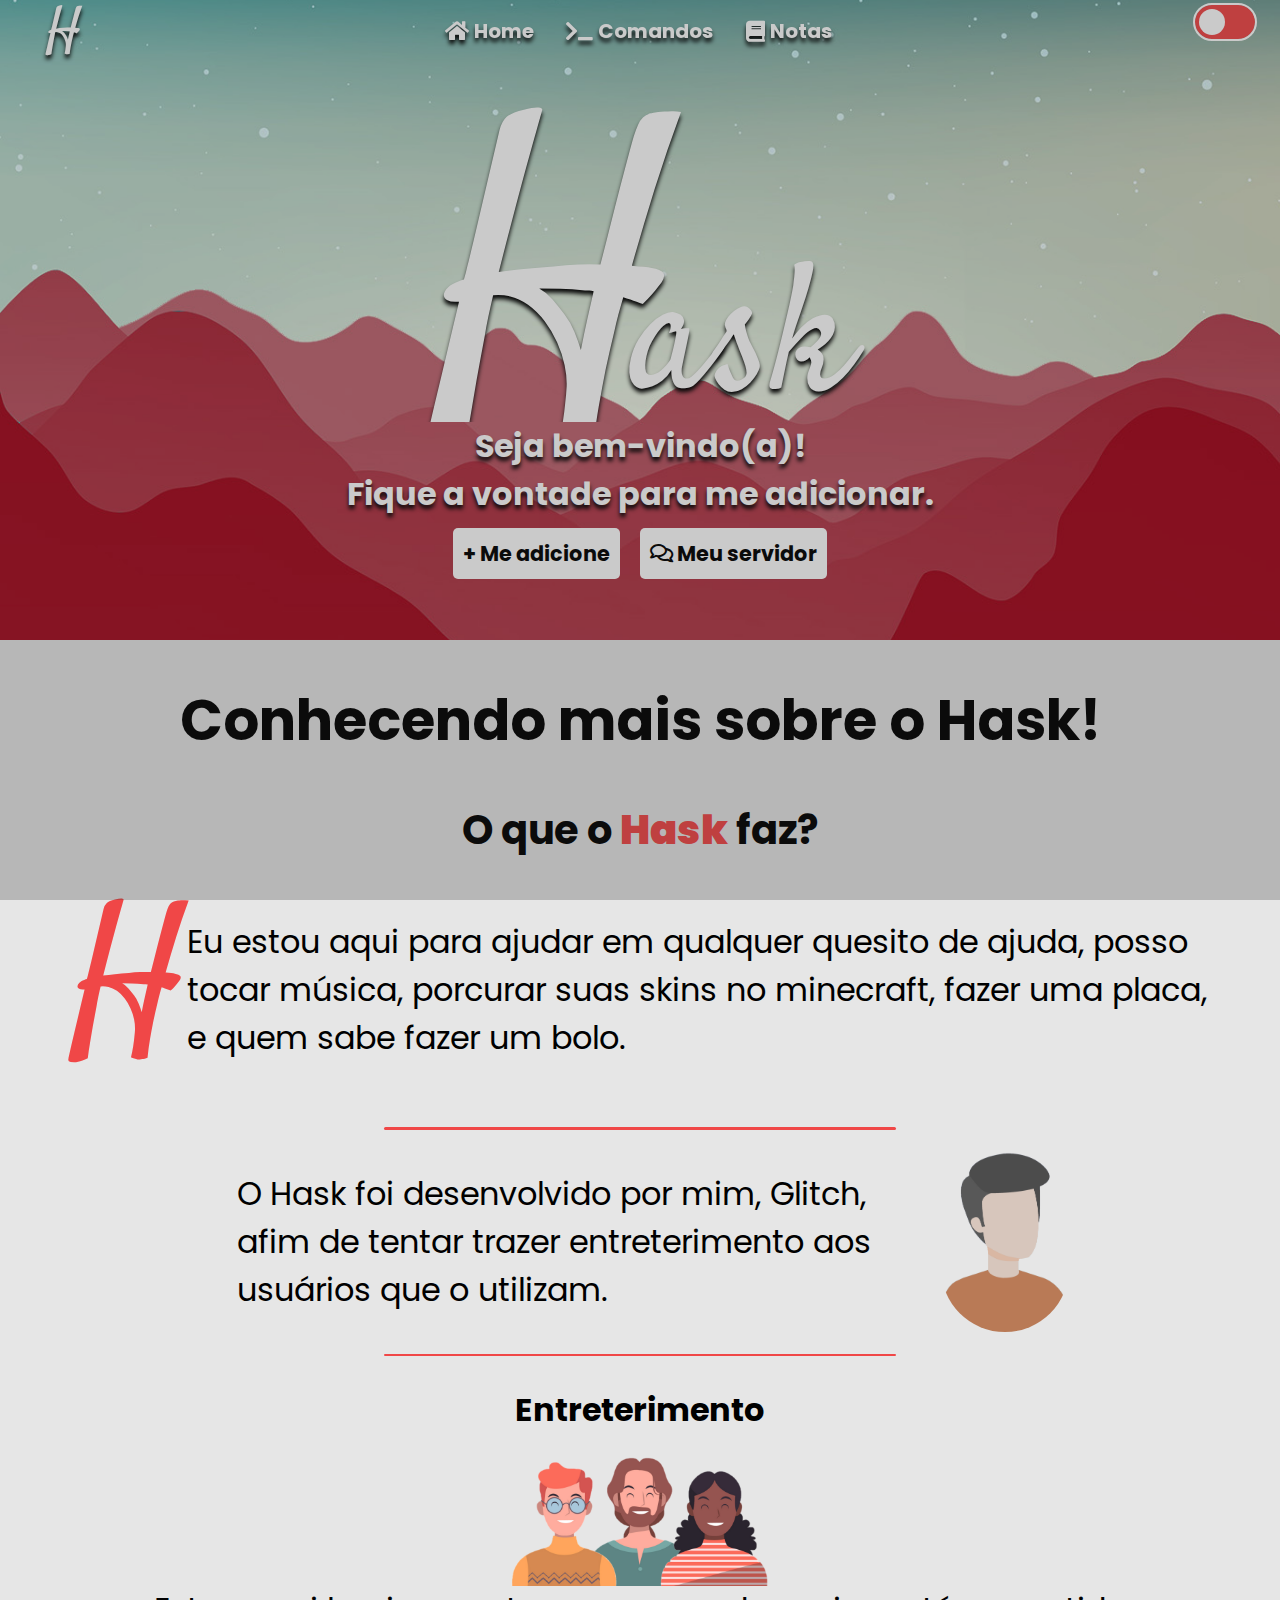
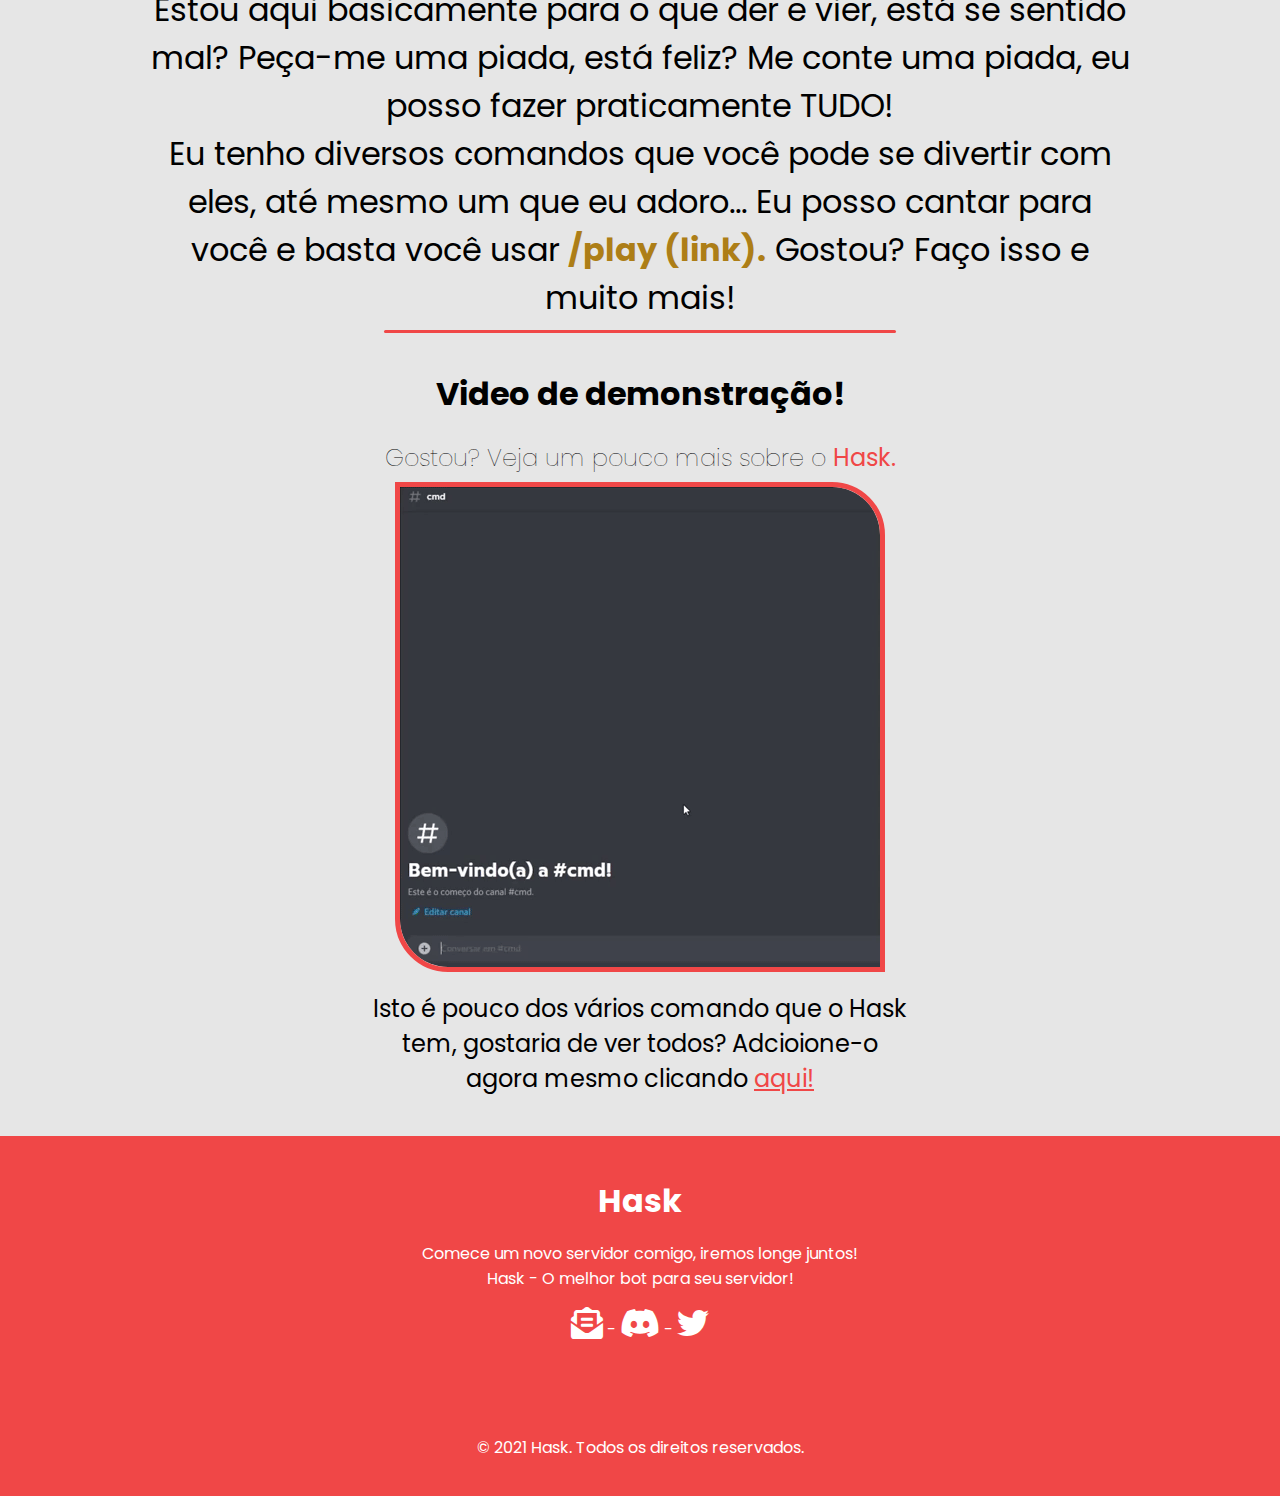
==== index.html @ 64ca8719 "Add files via upload" ====
<html lang="pt-br">
<head>
    <meta charset="UTF-8">
    <meta http-equiv="X-UA-Compatible" content="IE=edge">
    <meta name="viewport" content="width=device-width, initial-scale=1.0">
    <title>Hask</title>
    <!-- CSS -->
    <link rel="stylesheet" href="./css/navbar.css">
    <link rel="stylesheet" href="./css/footer.css">
    <link rel="stylesheet" href="./css/animation.css">
    <link rel="stylesheet" href="./css/style.css">
    <link rel="stylesheet" href="./css/colors.css">
    <link rel="stylesheet" href="./css/direction.css">
    <link rel="stylesheet" href="./css/media-screen.css">
    <!-- FONTS -->
    <link rel="stylesheet" href="./css/fonts.css">
    <!-- FAVICON -->
    <link rel="shortcut icon" href="favicon.ico" type="image/x-icon">
   <!-- ICONS -->
   <link rel="stylesheet" href="https://cdnjs.cloudflare.com/ajax/libs/font-awesome/5.11.2/css/all.css"/>
   <!-- JS -->
   <script src="https://cdnjs.cloudflare.com/ajax/libs/jquery/3.5.1/jquery.min.js"></script>
</head>
<body ondragstart="return false;">
   <div id="preloader">
    <div class="inner">
       <img src="./images/preloader.gif" style="height: 128px; width: 128px;">                
       </div>
    </div>
 </div>
    <header>
        <nav>
            <div class="menu-icon">
               <i class="fas fa-bars fa-2x"></i>
            </div>
            <a href="index.html" class="logo">H</a>
            <div class="menu">
               <ul>
                  <li><i class="fas fa-home fa-lg"></i><a href="index.html">Home</a></li>
                  <li>
                     <i class="fas fa-terminal fa-lg"></i><a href="commands.html">Comandos</a>
                  </li>
                  <li>
                     <i class="fas fa-book fa-lg"></i></i><a href="notes.html">Notas</a>
                  </li>
                  <label class="switch">
                     <input type="checkbox" id="dark-mode-toggle" class="dark-mode-toggle"/>
                     <span class="slider round" id="switch"></span>
                  </label>
               </ul>
            </div>
         </nav>
    </header>
    <main>
      <p class="bold-hask">H<strong class="light-hask">ask</strong></p>
      <p class="text-center welcome-hask">Seja bem-vindo(a)!
         <br>
         Fique a vontade para me adicionar.
      </p>
      <div class="btn-center">
      <a href="https://discord.com/api/oauth2/authorize?client_id=908362308072407071&permissions=8&scope=bot%20applications.commands"><button class="btn">+ Me adicione</button></a>
      <a href="https://discord.gg/fS4xkpa2gM"><button class="btn"><i class="far fa-comments"></i> Meu servidor</button></a>
   </div>
   </main>
   <!-- Body -->
   <div class="focus">
      <div class="body">
         <h1 class="tittle">Conhecendo mais sobre o Hask!</h1>
         <h2 class="sub-tittle">O que o <strong style="color: var(--bg);">Hask</strong> faz?</h2>
      </div>
      <div class="text-h">
         <h1 class="h">H</h1>
         <p class="text" style="margin: 0px;">Eu estou aqui para ajudar em qualquer quesito de ajuda,
            posso tocar música, porcurar suas skins no
            minecraft, fazer uma placa, e quem sabe fazer um bolo.</p>
      </div>
   </div>
      <hr>
      <div class="focus">
      <div class="text-g">
         <p class="text" style="width: 55%;">O Hask foi desenvolvido por mim, Glitch, afim de tentar trazer
            entreterimento aos usuários que o utilizam.</p>
         <img id="img-hask" src="./images/HaskG.png" alt="Glitch" style="width: 10%; border-radius: 0px 0px 121px 121px;">
      </div>
   </div>
      <hr>
      <div class="focus">
      <div class="fun">
         <h1 class="text-center">Entreterimento</h1>
         <img id="img-hask" src="./images/Persons.png" alt="Fun" style="width: 20%;">
         <p class="text text-center" style="width: 77%; margin: 0px;">
            Estou aqui basicamente para o que der e vier, está se sentido mal? Peça-me uma piada, está feliz? Me conte
            uma piada, eu posso fazer praticamente TUDO!
            <br>
            Eu tenho diversos comandos que você pode se divertir com eles, até mesmo um que eu adoro... Eu posso cantar
            para você e basta você usar <code style="font-weight: bolder; color: #ad7e17;">/play (link).</code>
            Gostou? Faço isso e muito mais!
         </p>
      </div>
   </div>
      <hr>
      <div class="focus">
      <figure class="video">
         <h1>Video de demonstração!</h1>
         <h2 style="margin: 0px; font-weight: lighter;">Gostou? Veja um pouco mais sobre o <strong style="color: var(--bg);">Hask.</strong>
         </h2>
         <img src="./images/giphy.gif" alt="Minecraft" class="box-gif">
         <p class="text-center text-sub">Isto é pouco dos vários comando que o Hask tem, gostaria de ver todos?
            Adcioione-o agora mesmo clicando <a style="color: var(--bg);"
               href="https://discord.com/oauth2/authorize?=&client_id=908362308072407071&scope=bot&permissions=8">aqui!</a>
         </p>
      </figure>
   </div>
         <!-- Footer -->
         <footer>
            <div class="footer-top">
            <h1 style="margin-bottom: 0px;">Hask</h1>
            <p>Comece um novo servidor comigo, iremos longe juntos!
               <br>
               Hask - O melhor bot para seu servidor!
            </p>
            <div class="social">
               <a href="mailto: ajuda@hask.net.br"><i class="fas fa-envelope-open-text fa-2x"></i></a>
               -
               <a href="https://discord.gg/fS4xkpa2gM"><i class="fab fa-discord fa-2x"></i></a>
               -
               <a href="https://twitter.com/bot_Hask"><i class="fab fa-twitter fa-2x"></i></a>
            </div>
         </div>
         <p style="padding-top: 1%;">&copy 2021 Hask. Todos os direitos reservados.</p>
         </footer>
</body>
   <!-- JS -->
   <script src="./js/navbar.js"></script>
   <script src="./js/preloader.js"></script>
   <script src="./js/switch.js"></script>
</html>
---- css/navbar.css ----
/*NavBar*/
.content {
    width: 94%;
    margin: 4em auto;
    font-size: 20px;
    line-height: 30px;
    text-align: justify;
  }
  
  .logo {
    line-height: 35px;
    text-decoration: none;
    position: fixed;
    float: left;
    margin: 16px 46px;
    color: #fff;
    font-size: 55px;
    letter-spacing: 2px;
    font-family: Satisfy;
    font-weight: lighter;

    text-shadow: 0px 4px 4px #000000;
  }
  nav {
    position: fixed;
    width: 100%;
    font-family: poppins;
    font-weight: bold;
    z-index: 999;
  }
  
  nav ul {
    line-height: 30px;
    list-style: none;
    background: rgba(0, 0, 0, 0);
    overflow: hidden;
    color: #000;
    padding: 0;
    text-align: center;
    margin: 0;
   padding-left: 4%;
  }
  
  nav.black ul {
    transition: all 1s ease;
    background-size: 100% 100%;
    background-color: var(--bg);
  }
  
  nav ul li {
    display: inline-block;
    padding: 16px 1%;
    text-shadow: 0px 4px 4px #000000;
  }
  nav ul li .fas {
    padding: 5px;
    color: white;
  }
  
  nav ul li a {
    text-decoration: none;
    color: #fff;
    font-size: 20px;
  }
  
  
  .menu-icon {
    line-height: 60px;
    width: 100%;
    background: var(--bg);
    text-align: right;
    box-sizing: border-box;
    padding: 15px 24px;
    cursor: pointer;
    color: #fff;
    display: none;
  }
  
/*Switch*/
.switch {
    position: relative;
    width: 60px;
    height: 34px;
    bottom: 20px;
    float: right;

    right: 2%;

    margin-top: 2%;
  }
  
  .switch input {
    opacity: 0;
    width: 0;
    height: 0;
  }
  
  .slider {
    position: absolute;
    cursor: pointer;
    top: 0;
    left: 0;
    right: 0;
    bottom: 0;
    background-color: var(--bg);
    outline: white 2px solid;
    transition: 0.4s;
  }
  
  .slider:before {
    position: absolute;
    content: "";
    height: 26px;
    width: 26px;
    left: 4px;
    bottom: 4px;
    background-color: white;
    transition: 0.4s;
  }
  
  input:checked + .slider {
    background-color: var(--bg);
  }
  
  input:focus + .slider {
    box-shadow: 0 0 1px var(--bg);
  }
  
  input:checked + .slider:before {
    -webkit-transform: translateX(26px);
    -ms-transform: translateX(26px);
    transform: translateX(26px);
  }
  
  .slider.round {
    border-radius: 34px;
  }
  
  .slider.round:before {
    border-radius: 50%;
  }
---- css/footer.css ----
.footer-top {
    display: flex;
    text-align: center;
    align-items: center;
    flex-direction: column;
    padding: 5%;
    padding-top: 0%;

}
.social i {
    color: #fff;
}
.social i:hover {
    color: rgb(173, 173, 173);
}
footer {
    text-decoration: none;

    display: flex;
    justify-content: center;
    align-items: center;
    flex-direction: column;

    width: 100%;
    height: 40%;

    color: white;
    background-color: var(--bg);

    transition: all 0.4s ease
  }
---- css/animation.css ----
/*Preloader*/
#preloader {
    position:fixed;
    top:0;
    left:0;
    right:0;
    bottom:0;
    background-color:#2D2D2D;
    z-index: 99999;
  }
  #preloader .inner {
    position: absolute;
    top: 50%; 
    left: 50%;
    transform: translate(-50%, -50%);  
  }
  
  /*Animations*/
  .fadeIn
  {
      -webkit-animation-name:fadeIn;
      animation-name: fadeIn;
  }
  
  @-webkit-keyframes fadeIn
  {
      from
      {
          opacity: 0;
      }
      to {
  opacity: 1;
      }
  }
  @keyframes fadeIn
  {
      from
      {
          opacity: 0;
      }
      to {
  opacity: 1;
      }
  }
  .fadeUp
  {
      -webkit-animation-name:fadeUp;
      animation-name: fadeUp;
  }
  
  @-webkit-keyframes fadeUp
  {
      from
      {
          opacity: 0;
          -webkit-transform: translate3d(0, 100%, 0);
          transform: translate3d(0, 100%, 0);
      }
      to {
  opacity: 1;
  -webkit-transform: none;
  transform: none;
      }
  }
  @keyframes fadeUp
  {
      from
      {
          opacity: 0;
          -webkit-transform: translate3d(0, 100%, 0);
          transform: translate3d(0, 100%, 0);
      }
      to {
  opacity: 1;
  -webkit-transform: none;
  transform: none;
      }
  }
  
  .fadeLeft
  {
      -webkit-animation-name: fadeLeft;
      animation-name: fadeLeft;
  }
  @-webkit-keyframes fadeLeft
  {
      from
      {
          opacity: 0;
          -webkit-transform: translate3d(-100%, 0, 0);
          transform: translate3d(-100, 0, 0);
      }
      to {
  opacity: 1;
  -webkit-transform: none;
  transform: none;
      }
  }
  @keyframes fadeLeft
  {
      from
      {
          opacity: 0;
          -webkit-transform: translate3d(-100%, 0, 0);
          transform: translate3d(-100, 0, 0);
      }
      to {
  opacity: 1;
  -webkit-transform: none;
  transform: none;
      }
  }
  
  
  .fadeRight
  {
      -webkit-animation-name: fadeRight;
      animation-name: fadeRight;
  }
  @-webkit-keyframes fadeRight
  {
      from
      {
          opacity: 0;
          -webkit-transform: translate3d(100, 0, 0);
          transform: translate3d(100, 0, 0);
      }
      to {
  opacity: 1;
  -webkit-transform: none;
  transform: none;
      }
  }
  @keyframes fadeRight
  {
      from
      {
          opacity: 0;
          -webkit-transform: translate3d(100%, 0, 0);
          transform: translate3d(100, 0, 0);
      }
      to {
  opacity: 1;
  -webkit-transform: none;
  transform: none;
      }
  }
  
  .fadeDown
  {
      -webkit-animation-name: fadeDown;
      animation-name: fadeDown;
  }
  
  @-webkit-keyframes fadeDown
  {
      from
      {
          opacity: 0;
          -webkit-transform: translate3d(0, -100%, 0);
          transform: translate3d(0, -100%, 0);
      }
      to {
  opacity: 1;
  -webkit-transform: none;
  transform: none;
      }
  }
  @keyframes fadeDown
  {
      from
      {
          opacity: 0;
          -webkit-transform: translate3d(0, -100%, 0);
          transform: translate3d(0, -100%, 0);
      }
      to {
  opacity: 1;
  -webkit-transform: none;
  transform: none;
      }
  }


  @keyframes float {
	0% {
		transform: translatey(0px);
	}
	50% {
		transform: translatey(-20px);
	}
	100% {
		transform: translatey(0px);
	}
}
---- css/style.css ----
* {
    font-family: poppins;
}
  
html, body {
    margin: 0px;
    padding: 0px;
    width: 100%;
    background-color: #e6e6e6;
}

/*Main - Welcome*/
main {
    background-image: var(--HaskBG);
    width: 100%;
    height: 50vw;
    background-size: cover;
    background-repeat: no-repeat;
    background-position: center;

    transition: all 0.6s ease;
}
.bold-hask {
    font-family: Satisfy;
    font-size: 60vh;
    font-size: 30vw;
    font-style: normal;
    font-weight: normal;
    text-align: center;

    padding-top: 13%;

    line-height: 30vh;
    height: 40%;
    overflow: hidden;

    margin: 0px;

    color: #FFFFFF;

    text-shadow: 0px 4px 4px #000000;

    animation: float 6s ease-in-out infinite;
}

.light-hask {
    font-family: Satisfy;
    font-size: 20vh;
    font-style: normal;
    font-weight: normal;
    margin-left: -3.5%;

    color: #FFFFFF;

    text-shadow: 0px 4px 4px #000000;
}

.welcome-hask {
    font-family: poppins;
    font-size: 2em;
    font-style: bold;
    font-weight: bold;
    
    margin: 0px;

    color: #FFFFFF;

    text-shadow: 0px 4px 4px #000000;
    
    animation: fadeUp 1.5s;
}

/*Buttons*/
.btn {
    font-family: poppins;
    font-style: bold;
    font-weight: bold;
    font-size: 1.3em;

    text-decoration: none;

    border: none;
    border-radius: 5px;
    
    padding: 10px;
    margin: 10px;

    background-color: white;
    color: black;

    transition: all 0.4s ease;
    animation: fadeLeft 1s;
  }
  .btn:hover {
    position: relative;
    
    background-color: var(--btn);

    transition: 0.5s;
    
    bottom: 1px;

    box-shadow: 4px 3px #bbbbbb;
  }
  /*Lines*/
hr {
    background: var(--bg);
    width: 40%;
    height: 0.3%;
    border: none;
    border-radius: 15px;
    transition: all 0.4s ease;
  }

.body {
    text-align: center;

    font-family: poppins;
  }
.text-h {
    display: flex;
    justify-content: center;
    align-items: center;

  }
.text-g
  {
    display: flex;
    justify-content: center;
    align-items: center;
  }
  
.fun {
    display: flex;
    align-items: center;
    flex-direction: column;
  }
.video {
    display: flex;
    align-items: center;
    flex-direction: column;
  }
.box-gif {
    margin-top: 1%;

    border-radius: 0% 10% 0% 10%;
    outline: solid 5px var(--bg);

    transition: all 0.4s ease;
  }
  
  
  /*Table*/
  th, td {
    border: 1px solid var(--bg);
    border-width: 0 0 1px;
    padding: 0.5%;
    vertical-align: top;
  }

  

.focus:hover{
  position: relative;
  bottom: 5px;
  
  text-shadow: 0px 4px 4px #5a5a5a;
  
  transition: all 0.2s ease;
}
.tittle {
  font-size: 3.5em;
}
.sub-tittle {
  font-size: 2.5em;
  margin: 0px;
}
.text {
  font-size: 2em; 
  width: 80%; 
  margin-left: 2%;
}
.text-sub {
  font-size: 1.5em; 
  width: 45%;
}
.h {
  color: var(--bg); 
  font-family: satisfy; 
  font-size: 20vh; font-weight: 
  lighter; 
  margin: 0px;
}
.update-title {
  font-size: 2em; 
  margin: 0px; 
  padding-top: 5%; 
}
.update {
  font-size: 1.5vw; 
}
---- css/colors.css ----
/*Color Red*/
:root {
    --bg: #f04747; 
    --white: #fff;
    --HaskBG: url("../images/background-red.jpg");
    --btn: #eb5555;
    --btn-hover: #e72222;
    --text: #f04747;
    --bg-gradiente: linear-gradient(45deg, #ff0000, #950101, #3d0000, #000000);
  }
  /*Color Blue*/
  .darkmode {
    --bg: #57c3e7;
    --HaskBG: url("../images/background-blue.jpg");
    --text: #57c3e7;
    --white: #fff;
    --btn: #5da2f1;
    --btn-hover: #3089f0;
    --bg-gradiente: linear-gradient(45deg, #020202, #1597e5, #113cfc, #193498);
  }
---- css/direction.css ----
.text-center {
    text-align: center;
}
.text-start {
    text-align: start;
}
.text-end {
    text-align: end;
}
.btn-center {
    display: flex;
    justify-content: center;
    align-items: center;
  }
---- css/media-screen.css ----
/*NavBar*/
@media (max-width: 786px) {
  .logo {
    position: fixed;
    top: 0;
    margin-top: 16px;
  }

  nav ul {
    max-height: 0px;
    background: var(--bg);
  }

  nav.black ul {
    background: var(--bg);
  }

  .showing {
    max-height: 34em;
  }

  nav ul li {
    box-sizing: border-box;
    width: 100%;
    padding: 24px;
    text-align: center;
  }

  .menu-icon {
    display: block;
  }
  .switch {
    margin-right: 43%;
    margin-top: 8%;
  }
}

@media (max-width: 1050px) {
  main {
    height: 80vh;
  }
  .update {
    font-size: 2.5vw; 
  }
  .update-title {
    padding-top: 10%;
  }
}
@media (max-width: 830px) {
  .text {
    font-size: 1.2em; 
    width: 80%; 
    margin-left: 2%;
  }
  .h {
    display: none;
  }
  #img-hask {
    display: none;
  }
}

  /*Mobile*/
  @media (max-width: 495px) {
    .menu-icon {
      width: 100%;
    }
    nav {
      width: 100%;
    }
    .light-hask {
      display: none;
    }
    .box-gif{
      width: 100%;
      height: 100%;
    }
    .tittle, .sub-tittle{
      font-size: 10vw;
    }
    .text-sub {
      font-size: 1.5em; 
      width: 100%; 
      margin-left: 2%;
    }
    .btn {
      font-size: 1em;
    }
    .bold-hask{
      padding-top: 100px;
      font-size: 50vw;
    }
    .update {
      font-size: 3.5vw; 
    }
    .update-title {
      padding-top: 20%;
    }
  }
  @media (max-width: 320px) {
    .bold-hask{
      padding-top: 70px;
      font-size: 50vw;
    }
  }
---- css/fonts.css ----
@import url("https://fonts.googleapis.com/css2?family=Poppins:wght@200&family=Roboto&family=Satisfy&display=swap");
@import url("https://fonts.googleapis.com/css2?family=Satisfy&display=swap");
@import url('https://fonts.googleapis.com/css2?family=Bakbak+One&display=swap');
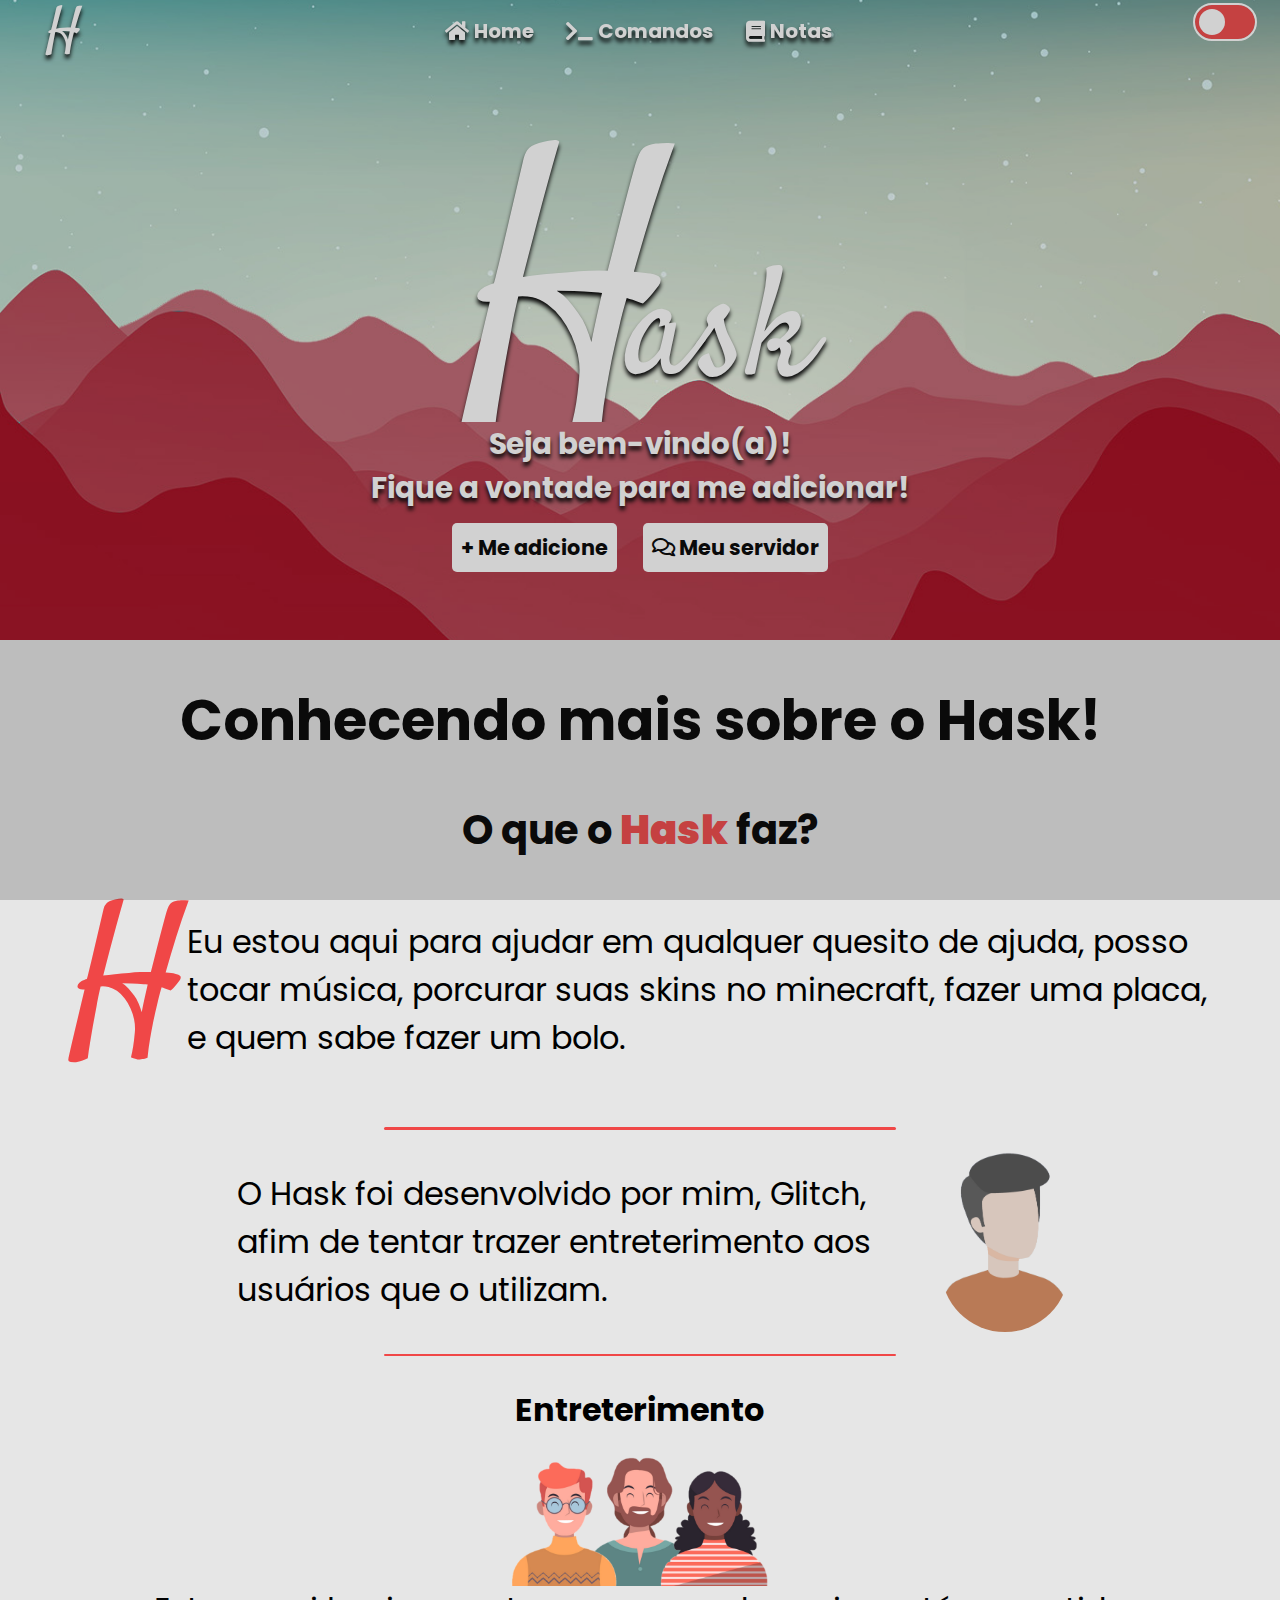
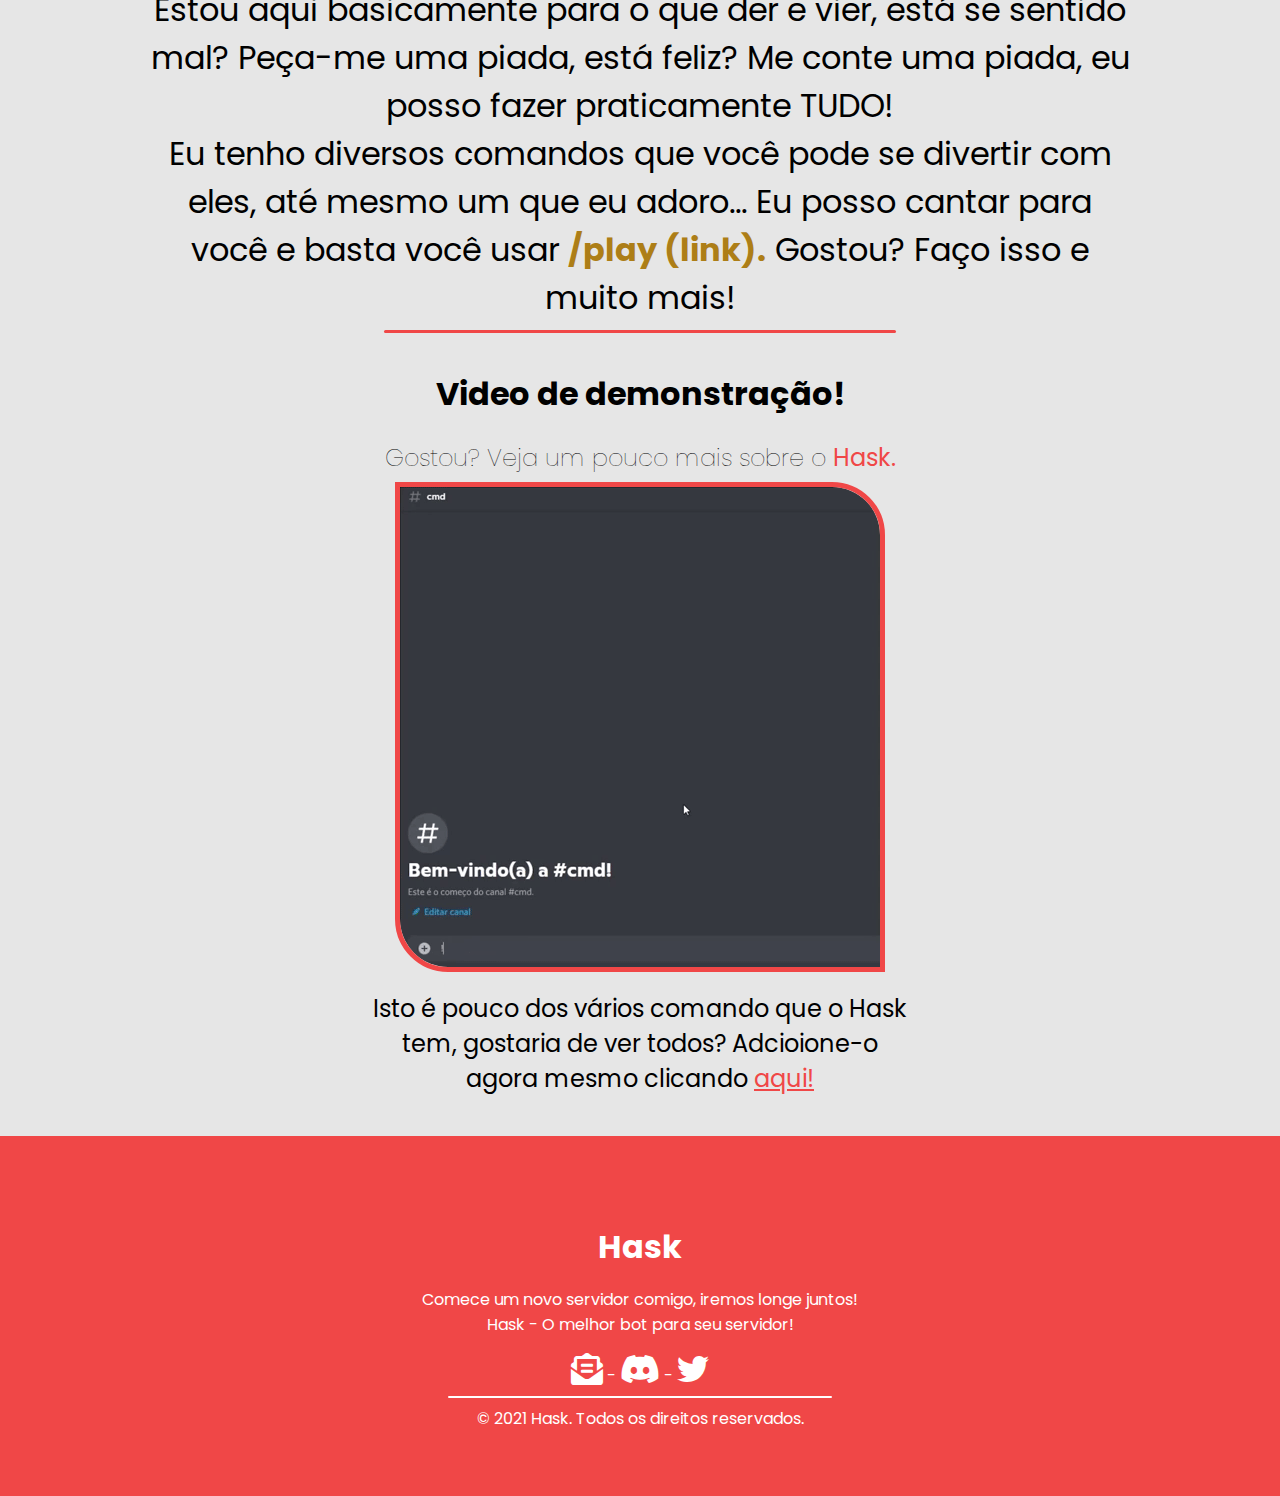
==== commit d951ef57: "Add files via upload" ====
--- a/index.html
+++ b/index.html
@@ -1,93 +1,96 @@
-<html lang="pt-br">
+<html lang="pt">
+
 <head>
     <meta charset="UTF-8">
     <meta http-equiv="X-UA-Compatible" content="IE=edge">
     <meta name="viewport" content="width=device-width, initial-scale=1.0">
     <title>Hask</title>
+    <meta name="description" content="Hask, um novo bot para fazer seu servidor do Discord um lugar melhor, onde possa ter moderação controlada e diverção.">
     <!-- CSS -->
-    <link rel="stylesheet" href="./css/navbar.css">
-    <link rel="stylesheet" href="./css/footer.css">
-    <link rel="stylesheet" href="./css/animation.css">
-    <link rel="stylesheet" href="./css/style.css">
-    <link rel="stylesheet" href="./css/colors.css">
-    <link rel="stylesheet" href="./css/direction.css">
-    <link rel="stylesheet" href="./css/media-screen.css">
+    <link rel="stylesheet" href="../css/navbar.css">
+    <link rel="stylesheet" href="../css/footer.css">
+    <link rel="stylesheet" href="../css/animation.css">
+    <link rel="stylesheet" href="../css/style.css">
+    <link rel="stylesheet" href="../css/colors.css">
+    <link rel="stylesheet" href="../css/flex.css">
+    <link rel="stylesheet" href="../css/media-screen.css">
     <!-- FONTS -->
-    <link rel="stylesheet" href="./css/fonts.css">
+    <link rel="stylesheet" href="../css/fonts.css">
     <!-- FAVICON -->
-    <link rel="shortcut icon" href="favicon.ico" type="image/x-icon">
-   <!-- ICONS -->
-   <link rel="stylesheet" href="https://cdnjs.cloudflare.com/ajax/libs/font-awesome/5.11.2/css/all.css"/>
-   <!-- JS -->
-   <script src="https://cdnjs.cloudflare.com/ajax/libs/jquery/3.5.1/jquery.min.js"></script>
+    <link rel="shortcut icon" href="../favicon.ico" type="image/x-icon">
+    <!-- ICONS -->
+    <link rel="stylesheet" href="https://cdnjs.cloudflare.com/ajax/libs/font-awesome/5.11.2/css/all.css" />
+    <!-- JS -->
+    <script src="https://cdnjs.cloudflare.com/ajax/libs/jquery/3.5.1/jquery.min.js"></script>
 </head>
-<body ondragstart="return false;">
-   <div id="preloader">
-    <div class="inner">
-       <img src="./images/preloader.gif" style="height: 128px; width: 128px;">                
-       </div>
-    </div>
- </div>
+<body>
+    <div id="preloader">
+        <div class="inner">
+           <img src="../img/preloader.gif" style="height: 128px; width: 128px;">                
+           </div>
+        </div>
+     </div>
+    <!-- Navbar -->
     <header>
         <nav>
             <div class="menu-icon">
-               <i class="fas fa-bars fa-2x"></i>
+                <i class="fas fa-bars fa-2x"></i>
             </div>
             <a href="index.html" class="logo">H</a>
             <div class="menu">
-               <ul>
-                  <li><i class="fas fa-home fa-lg"></i><a href="index.html">Home</a></li>
-                  <li>
-                     <i class="fas fa-terminal fa-lg"></i><a href="commands.html">Comandos</a>
-                  </li>
-                  <li>
-                     <i class="fas fa-book fa-lg"></i></i><a href="notes.html">Notas</a>
-                  </li>
-                  <label class="switch">
+                <ul>
+                    <li><i class="fas fa-home fa-lg"></i><a href="index.html">Home</a></li>
+                    <li>
+                        <i class="fas fa-terminal fa-lg"></i><a href="commands.html">Comandos</a>
+                    </li>
+                    <li>
+                        <i class="fas fa-book fa-lg"></i></i><a href="notes.html">Notas</a>
+                    </li>
+                    <label class="switch">
                      <input type="checkbox" id="dark-mode-toggle" class="dark-mode-toggle"/>
                      <span class="slider round" id="switch"></span>
                   </label>
-               </ul>
+                </ul>
             </div>
-         </nav>
+        </nav>
     </header>
+    <!-- Main -->
     <main>
-      <p class="bold-hask">H<strong class="light-hask">ask</strong></p>
-      <p class="text-center welcome-hask">Seja bem-vindo(a)!
-         <br>
-         Fique a vontade para me adicionar.
-      </p>
-      <div class="btn-center">
-      <a href="https://discord.com/api/oauth2/authorize?client_id=908362308072407071&permissions=8&scope=bot%20applications.commands"><button class="btn">+ Me adicione</button></a>
-      <a href="https://discord.gg/fS4xkpa2gM"><button class="btn"><i class="far fa-comments"></i> Meu servidor</button></a>
-   </div>
-   </main>
-   <!-- Body -->
-   <div class="focus">
-      <div class="body">
-         <h1 class="tittle">Conhecendo mais sobre o Hask!</h1>
-         <h2 class="sub-tittle">O que o <strong style="color: var(--bg);">Hask</strong> faz?</h2>
-      </div>
-      <div class="text-h">
-         <h1 class="h">H</h1>
-         <p class="text" style="margin: 0px;">Eu estou aqui para ajudar em qualquer quesito de ajuda,
-            posso tocar música, porcurar suas skins no
-            minecraft, fazer uma placa, e quem sabe fazer um bolo.</p>
-      </div>
-   </div>
-      <hr>
-      <div class="focus">
-      <div class="text-g">
-         <p class="text" style="width: 55%;">O Hask foi desenvolvido por mim, Glitch, afim de tentar trazer
-            entreterimento aos usuários que o utilizam.</p>
-         <img id="img-hask" src="./images/HaskG.png" alt="Glitch" style="width: 10%; border-radius: 0px 0px 121px 121px;">
-      </div>
-   </div>
-      <hr>
+        <p class="bold-hask">H<strong class="light-hask">ask</strong></p>
+        <p style="margin: 0px; text-align: center; color: white; font-family: poppins; font-size: 2.3vw; font-style: bold; font-weight: bold; text-shadow: 0px 4px 4px #000000;"><?html echo "$logado";?></p>
+        <p class="text-center welcome-hask">Seja bem-vindo(a)!
+            <br>
+            Fique a vontade para me adicionar!
+        </p>
+        <div class="btn-center">
+            <a href="https://discord.com/api/oauth2/authorize?client_id=908362308072407071&permissions=8&scope=bot%20applications.commands"><button class="btn">+ Me adicione</button></a>
+            <a href="https://discord.gg/fS4xkpa2gM"><button class="btn"><i class="far fa-comments"></i> Meu servidor</button></a>
+        </div>
+    </main>
+    <!-- Text -->
+    <div class="focus">
+           <h1 class="tittle text-center">Conhecendo mais sobre o Hask!</h1>
+           <h2 class="sub-tittle text-center">O que o <strong style="color: var(--bg);">Hask</strong> faz?</h2>
+        <div class="text-h">
+            <h1 class="h">H</h1>
+            <p class="text" style="margin: 0px;">Eu estou aqui para ajudar em qualquer quesito de ajuda,
+               posso tocar música, porcurar suas skins no
+               minecraft, fazer uma placa, e quem sabe fazer um bolo.</p>
+         </div>
+        </div>
+        <hr>
+        <div class="focus">
+        <div class="text-g">
+           <p class="text" style="width: 55%;">O Hask foi desenvolvido por mim, Glitch, afim de tentar trazer
+              entreterimento aos usuários que o utilizam.</p>
+           <img id="img-hask" src="../img/HaskG.png" alt="Glitch" style="width: 10%; border-radius: 0px 0px 121px 121px;">
+        </div>
+     </div>
+     <hr>
       <div class="focus">
       <div class="fun">
          <h1 class="text-center">Entreterimento</h1>
-         <img id="img-hask" src="./images/Persons.png" alt="Fun" style="width: 20%;">
+         <img id="img-hask" src="../img/Persons.png" alt="Fun" style="width: 20%;">
          <p class="text text-center" style="width: 77%; margin: 0px;">
             Estou aqui basicamente para o que der e vier, está se sentido mal? Peça-me uma piada, está feliz? Me conte
             uma piada, eu posso fazer praticamente TUDO!
@@ -104,34 +107,35 @@
          <h1>Video de demonstração!</h1>
          <h2 style="margin: 0px; font-weight: lighter;">Gostou? Veja um pouco mais sobre o <strong style="color: var(--bg);">Hask.</strong>
          </h2>
-         <img src="./images/giphy.gif" alt="Minecraft" class="box-gif">
+         <img src="../img/giphy.gif" alt="Minecraft" class="box-gif">
          <p class="text-center text-sub">Isto é pouco dos vários comando que o Hask tem, gostaria de ver todos?
             Adcioione-o agora mesmo clicando <a style="color: var(--bg);"
                href="https://discord.com/oauth2/authorize?=&client_id=908362308072407071&scope=bot&permissions=8">aqui!</a>
          </p>
       </figure>
    </div>
-         <!-- Footer -->
-         <footer>
-            <div class="footer-top">
-            <h1 style="margin-bottom: 0px;">Hask</h1>
-            <p>Comece um novo servidor comigo, iremos longe juntos!
-               <br>
-               Hask - O melhor bot para seu servidor!
-            </p>
-            <div class="social">
-               <a href="mailto: ajuda@hask.net.br"><i class="fas fa-envelope-open-text fa-2x"></i></a>
-               -
-               <a href="https://discord.gg/fS4xkpa2gM"><i class="fab fa-discord fa-2x"></i></a>
-               -
-               <a href="https://twitter.com/bot_Hask"><i class="fab fa-twitter fa-2x"></i></a>
-            </div>
-         </div>
-         <p style="padding-top: 1%;">&copy 2021 Hask. Todos os direitos reservados.</p>
-         </footer>
+    <!-- Footer -->
+    <footer>
+        <div class="footer-top">
+        <h1 style="margin-bottom: 0px;">Hask</h1>
+        <p>Comece um novo servidor comigo, iremos longe juntos!
+           <br>
+           Hask - O melhor bot para seu servidor!
+        </p>
+        <div class="social">
+           <a href="mailto: ajuda@hask.net.br"><i class="fas fa-envelope-open-text fa-2x"></i></a>
+           -
+           <a href="https://discord.gg/fS4xkpa2gM"><i class="fab fa-discord fa-2x"></i></a>
+           -
+           <a href="https://twitter.com/bot_Hask"><i class="fab fa-twitter fa-2x"></i></a>
+        </div>
+     </div>
+     <hr style="width: 30%; height: 2px; background-color: white; padding: 0px;">
+     <p style="margin: 0px;">&copy 2021 Hask. Todos os direitos reservados.</p>
+     </footer>
 </body>
-   <!-- JS -->
-   <script src="./js/navbar.js"></script>
-   <script src="./js/preloader.js"></script>
-   <script src="./js/switch.js"></script>
+<!-- JS -->
+<script src="../js/navbar.js"></script>
+<script src="../js/preloader.js"></script>
+<script src="../js/dark-mode.js"></script>
 </html>--- a/css/footer.css
+++ b/css/footer.css
@@ -3,9 +3,8 @@
     text-align: center;
     align-items: center;
     flex-direction: column;
-    padding: 5%;
+    
     padding-top: 0%;
-
 }
 .social i {
     color: #fff;
--- a/css/style.css
+++ b/css/style.css
@@ -1,3 +1,4 @@
+/*All configs*/
 * {
     font-family: poppins;
 }
@@ -11,9 +12,10 @@
 
 /*Main - Welcome*/
 main {
-    background-image: var(--HaskBG);
     width: 100%;
     height: 50vw;
+
+    background-image: var(--HaskBG);
     background-size: cover;
     background-repeat: no-repeat;
     background-position: center;
@@ -22,13 +24,12 @@
 }
 .bold-hask {
     font-family: Satisfy;
-    font-size: 60vh;
-    font-size: 30vw;
+    font-size: 25vw;
     font-style: normal;
     font-weight: normal;
     text-align: center;
 
-    padding-top: 13%;
+    padding-top: 13vw;
 
     line-height: 30vh;
     height: 40%;
@@ -45,7 +46,7 @@
 
 .light-hask {
     font-family: Satisfy;
-    font-size: 20vh;
+    font-size: 12vw;
     font-style: normal;
     font-weight: normal;
     margin-left: -3.5%;
@@ -57,7 +58,7 @@
 
 .welcome-hask {
     font-family: poppins;
-    font-size: 2em;
+    font-size: 2.3vw;
     font-style: bold;
     font-weight: bold;
     
@@ -82,8 +83,8 @@
     border: none;
     border-radius: 5px;
     
-    padding: 10px;
-    margin: 10px;
+    padding: 1vh;
+    margin: 1vw;
 
     background-color: white;
     color: black;
@@ -102,26 +103,33 @@
 
     box-shadow: 4px 3px #bbbbbb;
   }
-  /*Lines*/
+
+/*Text - Messages*/
+/*Line*/
 hr {
     background: var(--bg);
+
     width: 40%;
     height: 0.3%;
+
     border: none;
     border-radius: 15px;
+
     transition: all 0.4s ease;
   }
-
-.body {
-    text-align: center;
-
-    font-family: poppins;
-  }
+.h {
+    color: var(--bg); 
+
+    font-family: satisfy; 
+    font-size: 20vh; 
+    font-weight: lighter; 
+
+    margin: 0px;
+}
 .text-h {
     display: flex;
     justify-content: center;
     align-items: center;
-
   }
 .text-g
   {
@@ -148,54 +156,158 @@
 
     transition: all 0.4s ease;
   }
-  
-  
-  /*Table*/
-  th, td {
-    border: 1px solid var(--bg);
-    border-width: 0 0 1px;
-    padding: 0.5%;
-    vertical-align: top;
-  }
-
-  
-
 .focus:hover{
+    position: relative;
+    bottom: 5px;
+    
+    text-shadow: 0px 4px 4px #5a5a5a;
+    
+    transition: all 0.2s ease;
+}
+.tittle {
+    font-size: 3.5em;
+}
+.sub-tittle {
+    font-size: 2.5em;
+    margin: 0px;
+}
+.text {
+    font-size: 2em; 
+
+    width: 80%; 
+    margin-left: 2%;
+}
+.text-sub {
+    font-size: 1.5em; 
+
+    width: 45%;
+}
+  
+
+
+
+
+
+
+.register {
+  color: var(--inv);
+}
+
+.input-login {
+  font-weight: bold;
+
+  border-radius: 10px;
+
+  border: none;
+  outline: 2px solid black;
+  
+  padding: 2%;
+
+  font-size: 3vh;
+
+  width: 40%;
+  height: 10%;
+  
+  text-align: center;
+}
+.input-login:hover {
+  outline: aquamarine 3px solid;
+}
+
+
+/* The Modal (background) */
+.modal {
+  display: none; /* Hidden by default */
+  position: fixed; /* Stay in place */
+  z-index: 1; /* Sit on top */
+  left: 0;
+  top: 0;
+  width: 100%; /* Full width */
+  height: 100%; /* Full height */
+  overflow: auto; /* Enable scroll if needed */
+  background-color: rgb(0,0,0); /* Fallback color */
+  background-color: rgba(0,0,0,0.4); /* Black w/ opacity */
+  -webkit-animation-name: fadeIn; /* Fade in the background */
+  -webkit-animation-duration: 0.4s;
+  animation-name: fadeIn;
+  animation-duration: 0.4s
+}
+
+/* Modal Content */
+.modal-content {
+  position: fixed;
+  bottom: 0;
+  background-color: #fefefe;
+  width: 100%;
+  -webkit-animation-name: slideIn;
+  -webkit-animation-duration: 0.4s;
+  animation-name: slideIn;
+  animation-duration: 0.4s
+}
+
+/* The Close Button */
+.close {
+  color: white;
+  float: right;
+  font-size: 28px;
+  font-weight: bold;
+}
+
+.close:hover,
+.close:focus {
+  color: #000;
+  text-decoration: none;
+  cursor: pointer;
+}
+
+.modal-header {
+  padding: 2px 16px;  
+  background-color: var(--bg);
+  color: white;
+}
+
+.modal-footer {
+
+  width: 100%;
+  padding: 10px;
+
+  background-color: var(--bg);
+  color: white;
+}
+
+/* Add Animation */
+@-webkit-keyframes slideIn {
+  from {bottom: -300px; opacity: 0} 
+  to {bottom: 0; opacity: 1}
+}
+
+@keyframes slideIn {
+  from {bottom: -300px; opacity: 0}
+  to {bottom: 0; opacity: 1}
+}
+
+@-webkit-keyframes fadeIn {
+  from {opacity: 0} 
+  to {opacity: 1}
+}
+
+@keyframes fadeIn {
+  from {opacity: 0} 
+  to {opacity: 1}
+}
+.item {
   position: relative;
-  bottom: 5px;
-  
-  text-shadow: 0px 4px 4px #5a5a5a;
-  
-  transition: all 0.2s ease;
-}
-.tittle {
-  font-size: 3.5em;
-}
-.sub-tittle {
-  font-size: 2.5em;
+  
+  display: flex;
+  justify-content: center;
+  align-items: center;
+}
+.inputSubmit {
+  background-color: palegreen;
   margin: 0px;
-}
-.text {
-  font-size: 2em; 
-  width: 80%; 
-  margin-left: 2%;
-}
-.text-sub {
-  font-size: 1.5em; 
-  width: 45%;
-}
-.h {
-  color: var(--bg); 
-  font-family: satisfy; 
-  font-size: 20vh; font-weight: 
-  lighter; 
-  margin: 0px;
-}
-.update-title {
-  font-size: 2em; 
-  margin: 0px; 
-  padding-top: 5%; 
-}
-.update {
-  font-size: 1.5vw; 
+  width: 25%;
+}
+.inputSubmit:hover {
+  color: white;
+  background-color: #ff725e;
 }--- a/css/colors.css
+++ b/css/colors.css
@@ -1,17 +1,19 @@
-/*Color Red*/
+/*Red Mode*/
 :root {
     --bg: #f04747; 
+    --inv: #57c3e7;
     --white: #fff;
-    --HaskBG: url("../images/background-red.jpg");
+    --HaskBG: url("../img/background-red.jpg");
     --btn: #eb5555;
-    --btn-hover: #e72222;
+    --btn-hover: #888585;
     --text: #f04747;
     --bg-gradiente: linear-gradient(45deg, #ff0000, #950101, #3d0000, #000000);
   }
-  /*Color Blue*/
+  /*Dark Mode*/
   .darkmode {
     --bg: #57c3e7;
-    --HaskBG: url("../images/background-blue.jpg");
+    --inv: #f04747; 
+    --HaskBG: url("../img/background-blue.jpg");
     --text: #57c3e7;
     --white: #fff;
     --btn: #5da2f1;
--- a/css/flex.css
+++ b/css/flex.css
@@ -0,0 +1,14 @@
+.text-center {
+    text-align: center;
+}
+.text-start {
+    text-align: start;
+}
+.text-end {
+    text-align: end;
+}
+.btn-center {
+    display: flex;
+    justify-content: center;
+    align-items: center;
+  }
--- a/css/media-screen.css
+++ b/css/media-screen.css
@@ -1,105 +1,101 @@
 /*NavBar*/
 @media (max-width: 786px) {
-  .logo {
-    position: fixed;
-    top: 0;
-    margin-top: 16px;
+    .logo {
+      position: fixed;
+      top: 0;
+      margin-top: 16px;
+    }
+  
+    nav ul {
+      max-height: 0px;
+      background: var(--bg);
+    }
+  
+    nav.black ul {
+      background: var(--bg);
+    }
+  
+    .showing {
+      max-height: 34em;
+    }
+  
+    nav ul li {
+      box-sizing: border-box;
+      width: 100%;
+      padding: 24px;
+      text-align: center;
+    }
+  
+    .menu-icon {
+      display: block;
+    }
+    .switch {
+      margin-right: 43%;
+      margin-top: 8%;
+    }
   }
-
-  nav ul {
-    max-height: 0px;
-    background: var(--bg);
+  @media (max-width: 1050px) {
+    main {
+      height: 80vh;
+    }
+    .update {
+      font-size: 2.5vw; 
+    }
+    .update-title {
+      padding-top: 10%;
+    }
   }
-
-  nav.black ul {
-    background: var(--bg);
-  }
-
-  .showing {
-    max-height: 34em;
-  }
-
-  nav ul li {
-    box-sizing: border-box;
-    width: 100%;
-    padding: 24px;
-    text-align: center;
-  }
-
-  .menu-icon {
-    display: block;
-  }
-  .switch {
-    margin-right: 43%;
-    margin-top: 8%;
-  }
-}
-
-@media (max-width: 1050px) {
-  main {
-    height: 80vh;
-  }
-  .update {
-    font-size: 2.5vw; 
-  }
-  .update-title {
-    padding-top: 10%;
-  }
-}
-@media (max-width: 830px) {
-  .text {
-    font-size: 1.2em; 
-    width: 80%; 
-    margin-left: 2%;
-  }
-  .h {
-    display: none;
-  }
-  #img-hask {
-    display: none;
-  }
-}
-
-  /*Mobile*/
-  @media (max-width: 495px) {
-    .menu-icon {
-      width: 100%;
+  @media (max-width: 830px) {
+    .text {
+      font-size: 1.2em; 
+      width: 80%; 
+      margin-left: 2%;
     }
-    nav {
-      width: 100%;
-    }
-    .light-hask {
+    .h {
       display: none;
     }
-    .box-gif{
-      width: 100%;
-      height: 100%;
-    }
-    .tittle, .sub-tittle{
-      font-size: 10vw;
-    }
-    .text-sub {
-      font-size: 1.5em; 
-      width: 100%; 
-      margin-left: 2%;
-    }
-    .btn {
-      font-size: 1em;
-    }
-    .bold-hask{
-      padding-top: 100px;
-      font-size: 50vw;
-    }
-    .update {
-      font-size: 3.5vw; 
-    }
-    .update-title {
-      padding-top: 20%;
+    #img-hask {
+      display: none;
     }
   }
-  @media (max-width: 320px) {
-    .bold-hask{
-      padding-top: 70px;
-      font-size: 50vw;
+  
+    /*Mobile*/
+    @media (max-width: 650px) {
+      .menu-icon {
+        width: 100%;
+      }
+      nav {
+        width: 100%;
+      }
+      .box-gif{
+        width: 100%;
+        height: 100%;
+      }
+      .tittle, .sub-tittle{
+        font-size: 10vw;
+      }
+      .text-sub {
+        font-size: 1.5em; 
+        width: 100%; 
+        margin-left: 2%;
+      }
+      .update {
+        font-size: 3.5vw; 
+      }
+      .update-title {
+        padding-top: 20%;
+      }
+      .light-hask {
+        display: none;
+      }
+      .bold-hask {
+        padding-top: 15vh;
+        font-size: 35vw;
+      }
+      .welcome-hask {
+        font-size: 5vw;
+      }
     }
-  }
+    @media (max-width: 320px) {
+    }
+  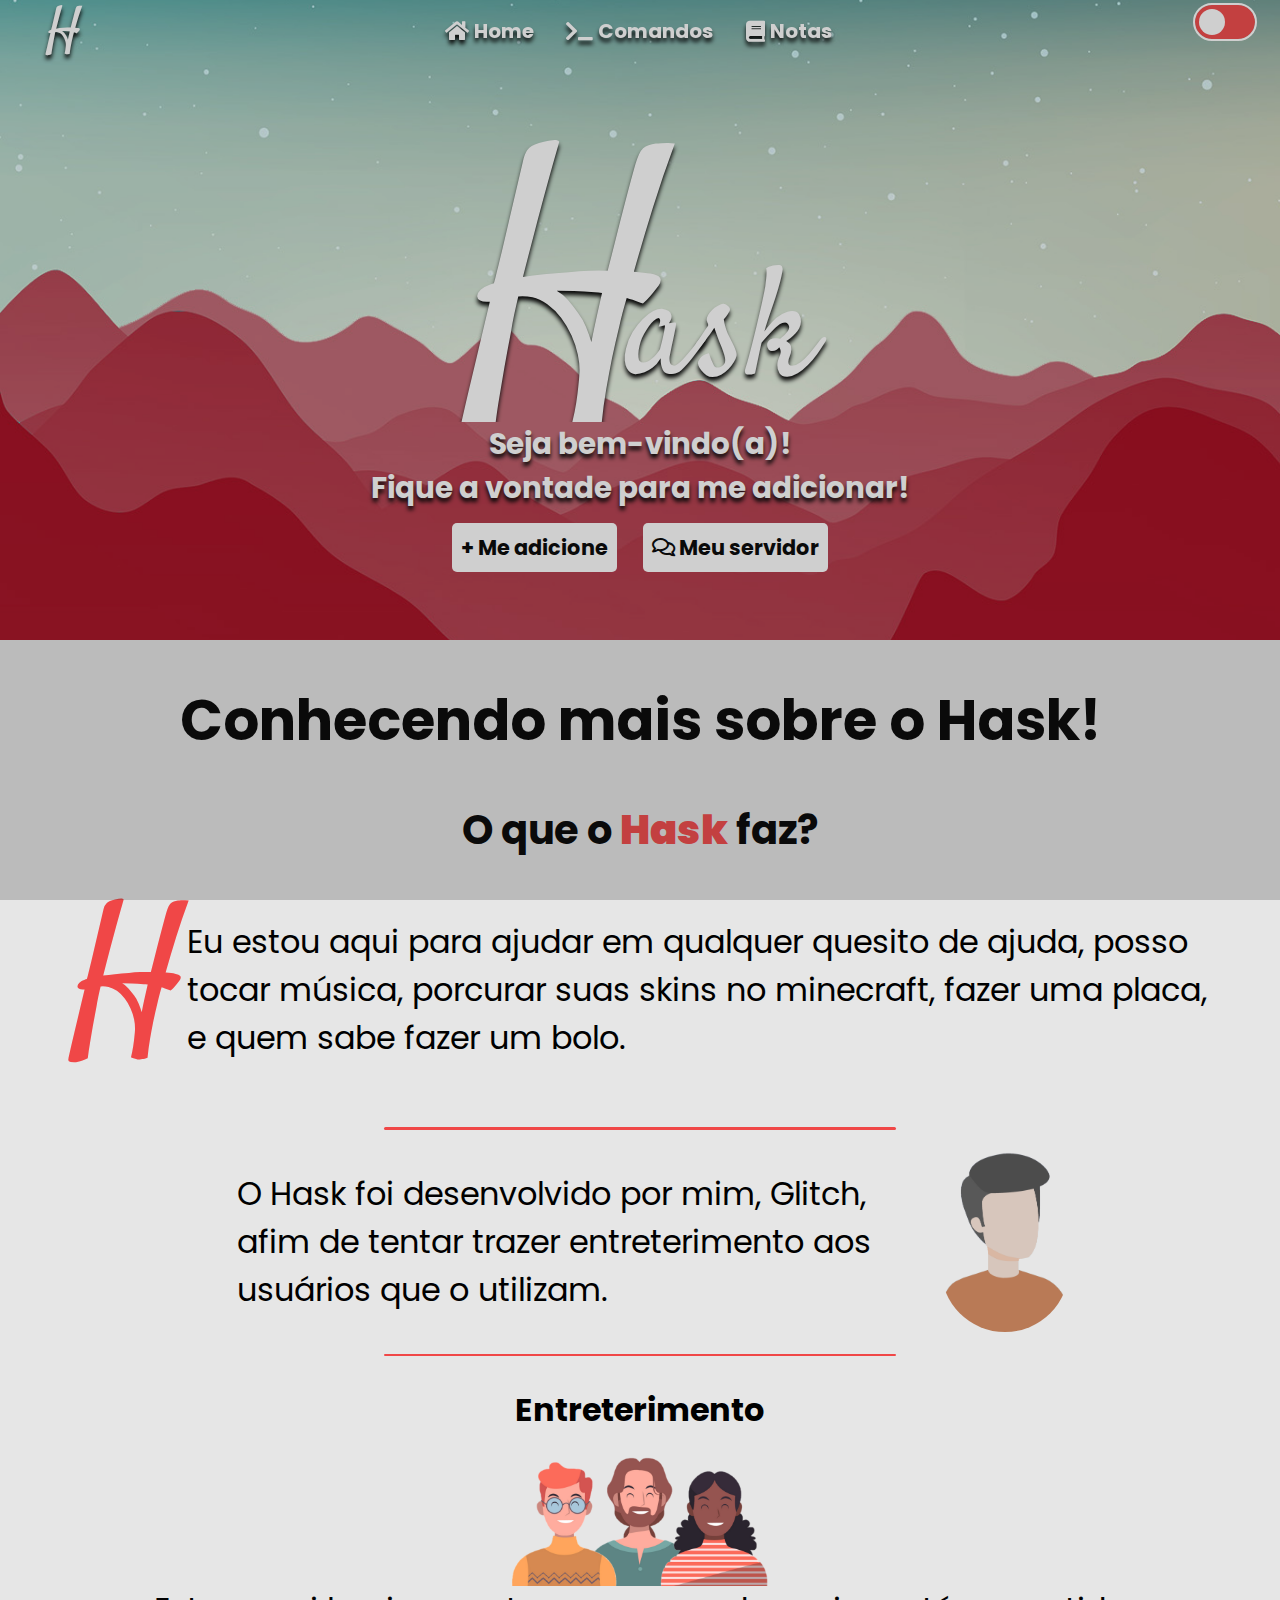
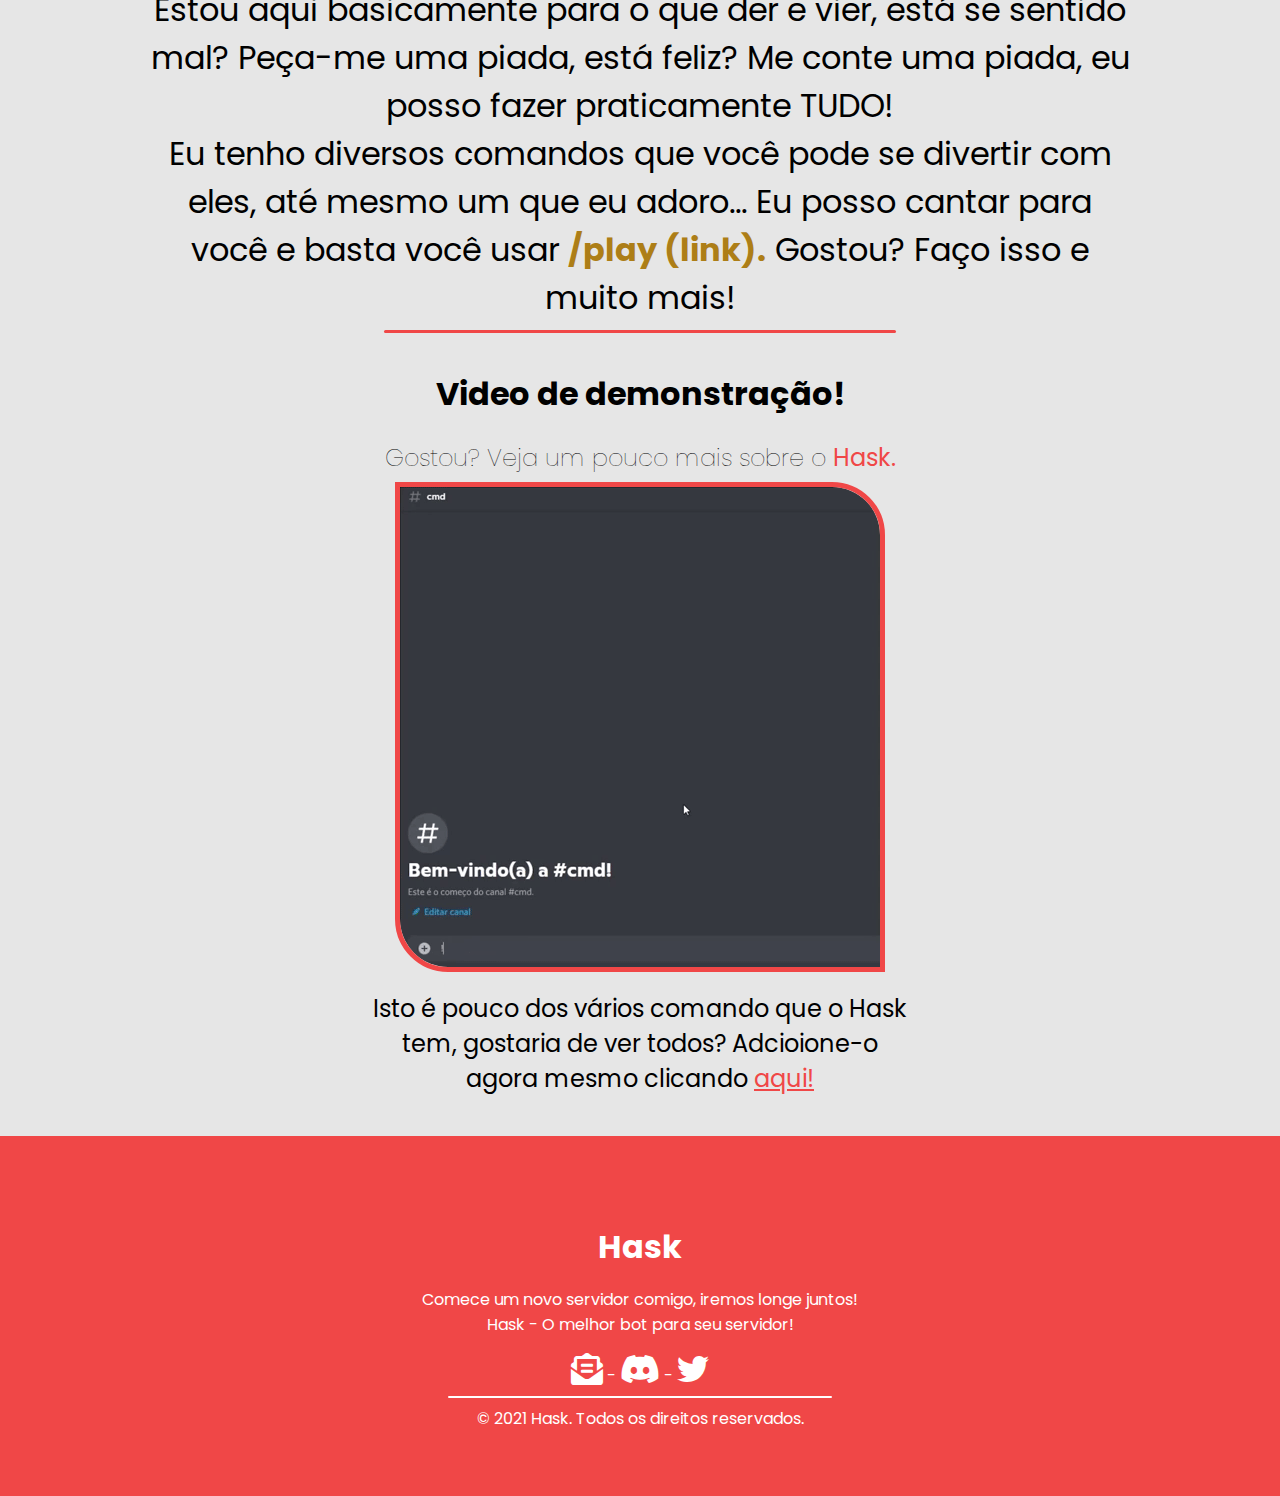
==== commit 6b080593: "Update index.html" ====
--- a/index.html
+++ b/index.html
@@ -7,17 +7,17 @@
     <title>Hask</title>
     <meta name="description" content="Hask, um novo bot para fazer seu servidor do Discord um lugar melhor, onde possa ter moderação controlada e diverção.">
     <!-- CSS -->
-    <link rel="stylesheet" href="../css/navbar.css">
-    <link rel="stylesheet" href="../css/footer.css">
-    <link rel="stylesheet" href="../css/animation.css">
-    <link rel="stylesheet" href="../css/style.css">
-    <link rel="stylesheet" href="../css/colors.css">
-    <link rel="stylesheet" href="../css/flex.css">
-    <link rel="stylesheet" href="../css/media-screen.css">
+    <link rel="stylesheet" href="./css/navbar.css">
+    <link rel="stylesheet" href="./css/footer.css">
+    <link rel="stylesheet" href="./css/animation.css">
+    <link rel="stylesheet" href="./css/style.css">
+    <link rel="stylesheet" href="./css/colors.css">
+    <link rel="stylesheet" href="./css/flex.css">
+    <link rel="stylesheet" href="./css/media-screen.css">
     <!-- FONTS -->
-    <link rel="stylesheet" href="../css/fonts.css">
+    <link rel="stylesheet" href="./css/fonts.css">
     <!-- FAVICON -->
-    <link rel="shortcut icon" href="../favicon.ico" type="image/x-icon">
+    <link rel="shortcut icon" href="./favicon.ico" type="image/x-icon">
     <!-- ICONS -->
     <link rel="stylesheet" href="https://cdnjs.cloudflare.com/ajax/libs/font-awesome/5.11.2/css/all.css" />
     <!-- JS -->
@@ -138,4 +138,4 @@
 <script src="../js/navbar.js"></script>
 <script src="../js/preloader.js"></script>
 <script src="../js/dark-mode.js"></script>
-</html>+</html>
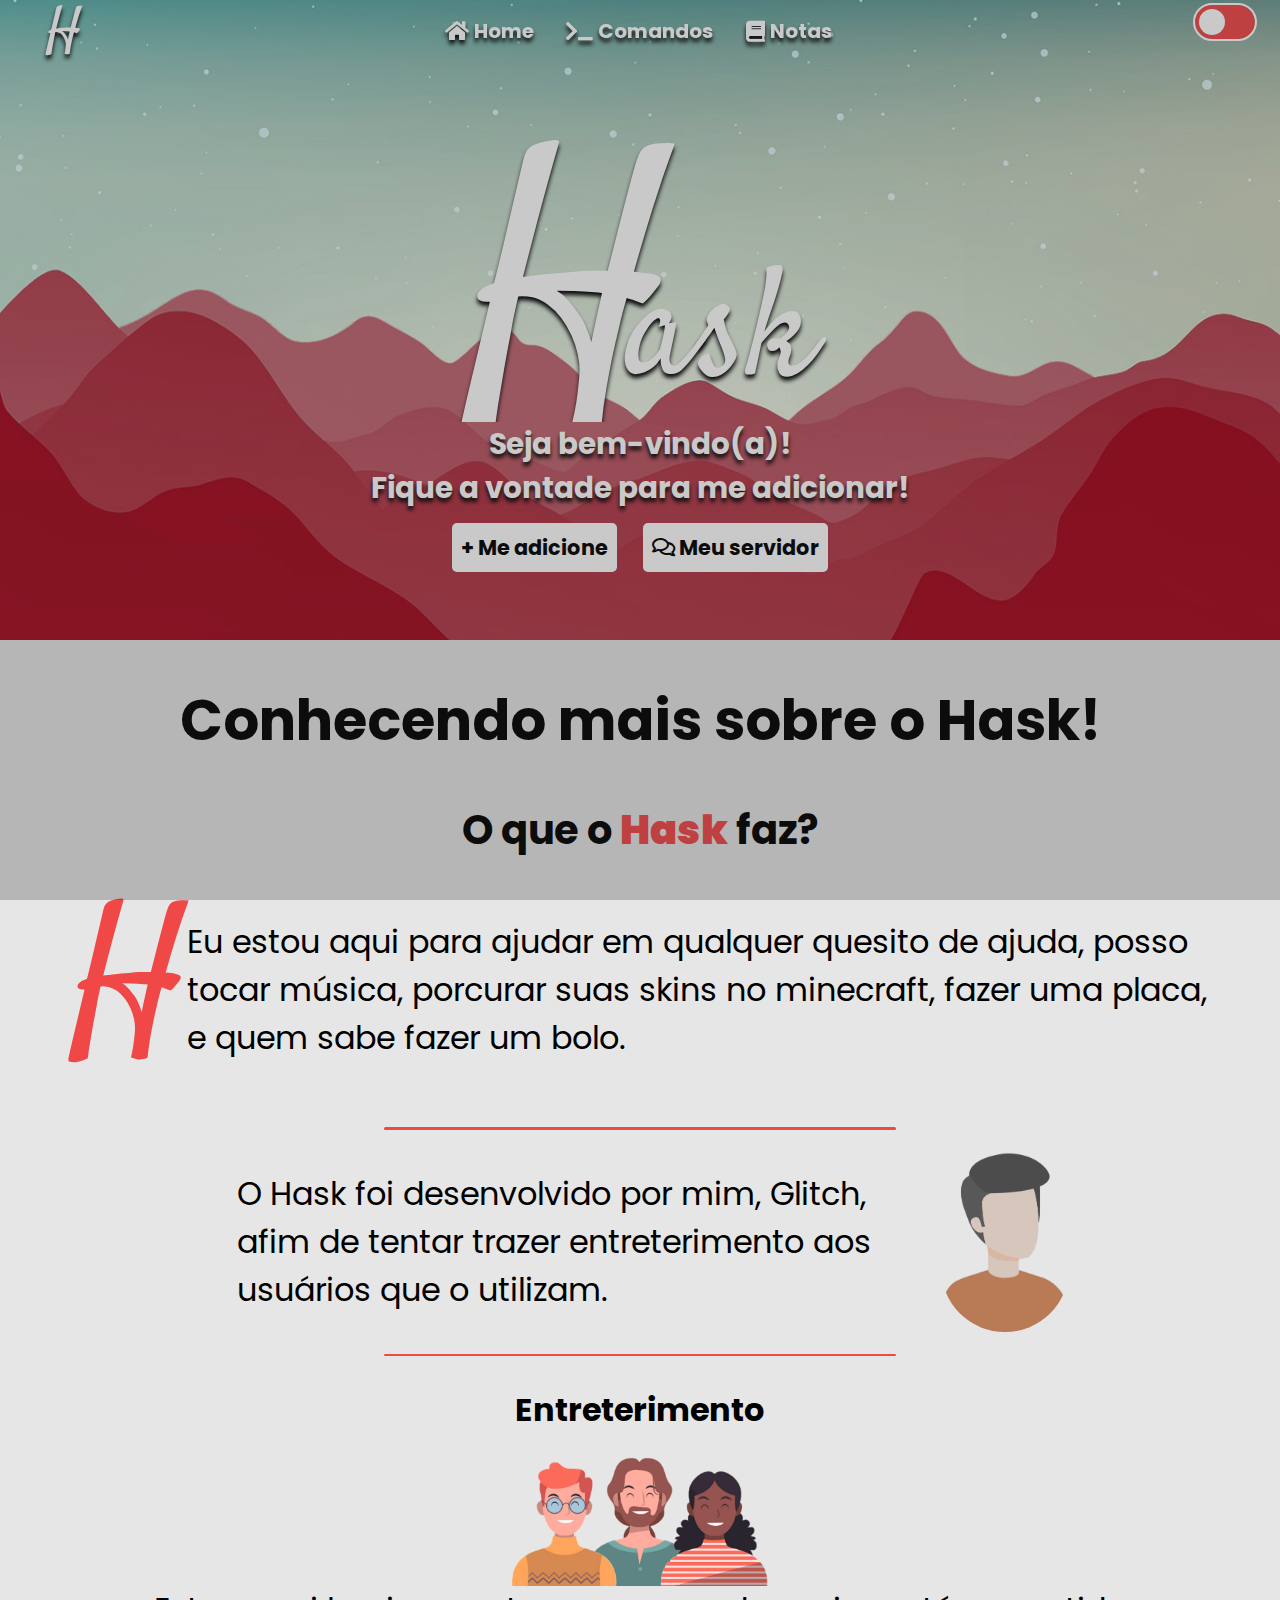
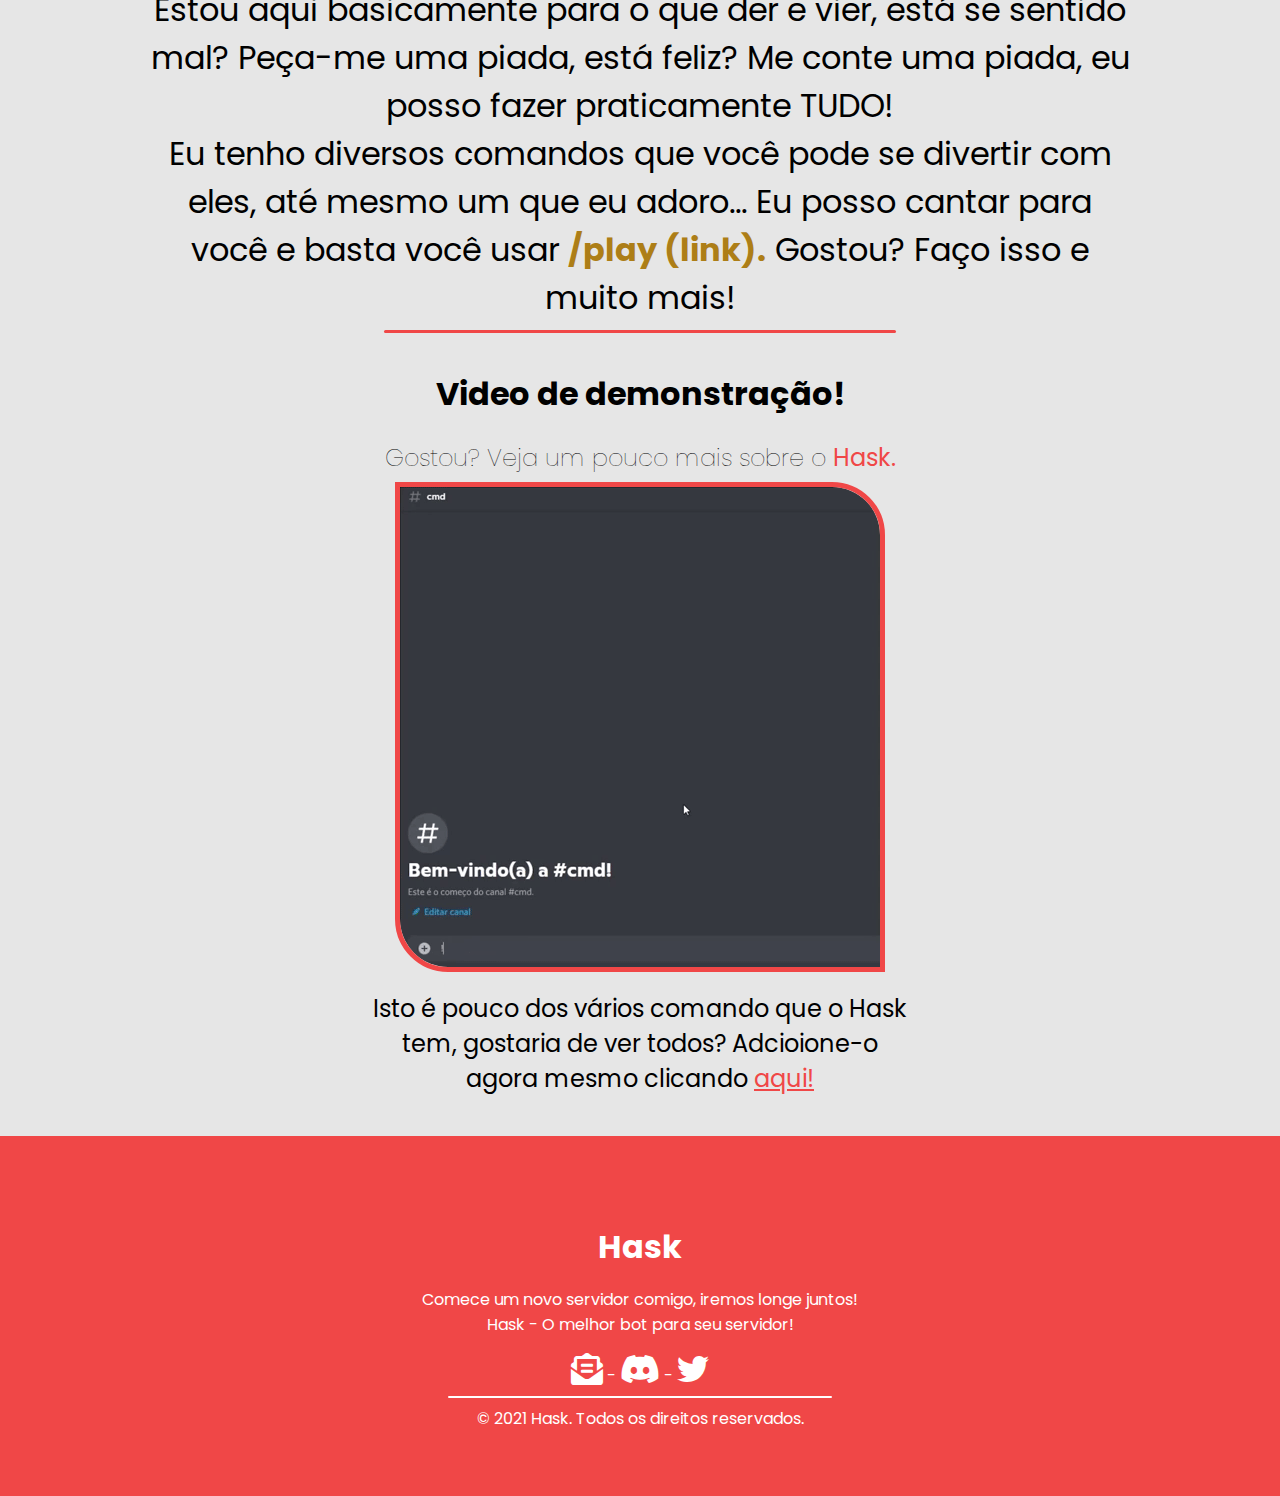
==== commit df895577: "Add files via upload" ====
--- a/index.html
+++ b/index.html
@@ -26,7 +26,7 @@
 <body>
     <div id="preloader">
         <div class="inner">
-           <img src="../img/preloader.gif" style="height: 128px; width: 128px;">                
+           <img src="./img/preloader.gif" style="height: 128px; width: 128px;">                
            </div>
         </div>
      </div>
@@ -83,14 +83,14 @@
         <div class="text-g">
            <p class="text" style="width: 55%;">O Hask foi desenvolvido por mim, Glitch, afim de tentar trazer
               entreterimento aos usuários que o utilizam.</p>
-           <img id="img-hask" src="../img/HaskG.png" alt="Glitch" style="width: 10%; border-radius: 0px 0px 121px 121px;">
+           <img id="img-hask" src="./img/HaskG.png" alt="Glitch" style="width: 10%; border-radius: 0px 0px 121px 121px;">
         </div>
      </div>
      <hr>
       <div class="focus">
       <div class="fun">
          <h1 class="text-center">Entreterimento</h1>
-         <img id="img-hask" src="../img/Persons.png" alt="Fun" style="width: 20%;">
+         <img id="img-hask" src="./img/Persons.png" alt="Fun" style="width: 20%;">
          <p class="text text-center" style="width: 77%; margin: 0px;">
             Estou aqui basicamente para o que der e vier, está se sentido mal? Peça-me uma piada, está feliz? Me conte
             uma piada, eu posso fazer praticamente TUDO!
@@ -107,7 +107,7 @@
          <h1>Video de demonstração!</h1>
          <h2 style="margin: 0px; font-weight: lighter;">Gostou? Veja um pouco mais sobre o <strong style="color: var(--bg);">Hask.</strong>
          </h2>
-         <img src="../img/giphy.gif" alt="Minecraft" class="box-gif">
+         <img src="./img/giphy.gif" alt="Minecraft" class="box-gif">
          <p class="text-center text-sub">Isto é pouco dos vários comando que o Hask tem, gostaria de ver todos?
             Adcioione-o agora mesmo clicando <a style="color: var(--bg);"
                href="https://discord.com/oauth2/authorize?=&client_id=908362308072407071&scope=bot&permissions=8">aqui!</a>
@@ -135,7 +135,7 @@
      </footer>
 </body>
 <!-- JS -->
-<script src="../js/navbar.js"></script>
-<script src="../js/preloader.js"></script>
-<script src="../js/dark-mode.js"></script>
+<script src="./js/navbar.js"></script>
+<script src="./js/preloader.js"></script>
+<script src="./js/dark-mode.js"></script>
 </html>
